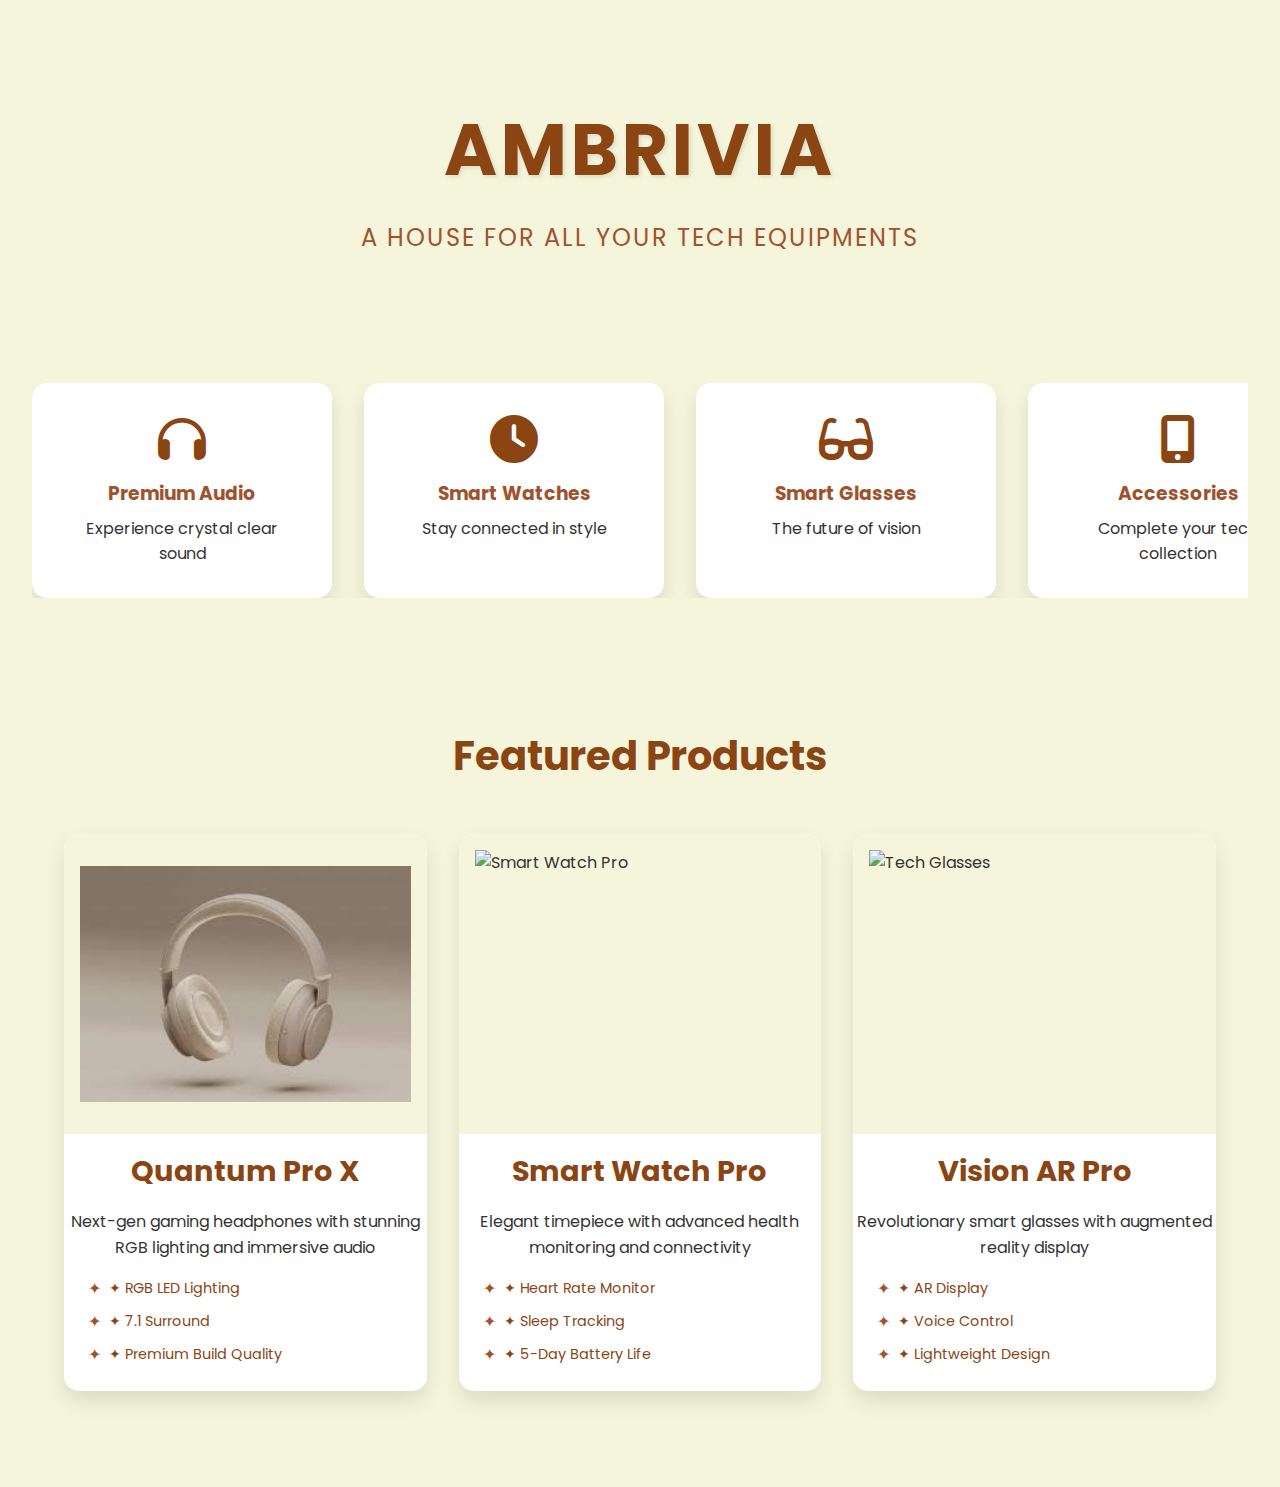
==== home.html @ 7a379a44 "initial comit" ====
<!DOCTYPE html>
<html lang="en">
<head>
    <meta charset="UTF-8">
    <meta name="viewport" content="width=device-width, initial-scale=1.0">
    <title>AMBRIVIA - Tech With Style</title>
    <link rel="stylesheet" href="home.css">
    <link rel="stylesheet" href="https://cdnjs.cloudflare.com/ajax/libs/font-awesome/6.0.0/css/all.min.css">
    <link href="https://fonts.googleapis.com/css2?family=Poppins:wght@300;400;500;600;700&display=swap" rel="stylesheet">
</head>
<body>
    <div class="hero">
        <div class="welcome-text">
            <h1 class="title">AMBRIVIA</h1>
            <p class="subtitle">A HOUSE FOR ALL YOUR TECH EQUIPMENTS</p>
        </div>
        
        <div class="tech-carousel">
            <div class="carousel-container">
                <div class="carousel-item">
                    <i class="fas fa-headphones"></i>
                    <h3>Premium Audio</h3>
                    <p>Experience crystal clear sound</p>
                </div>
                <div class="carousel-item">
                    <i class="fas fa-clock"></i>
                    <h3>Smart Watches</h3>
                    <p>Stay connected in style</p>
                </div>
                <div class="carousel-item">
                    <i class="fas fa-glasses"></i>
                    <h3>Smart Glasses</h3>
                    <p>The future of vision</p>
                </div>
                <div class="carousel-item">
                    <i class="fas fa-mobile-alt"></i>
                    <h3>Accessories</h3>
                    <p>Complete your tech collection</p>
                </div>
            </div>
        </div>

        <div class="featured-products">
            <h2>Featured Products</h2>
            <div class="product-grid">
                <div class="product-card">
                    <div class="product-image">
                        <img src="[data-uri]" alt="Premium Gaming Headphones with RGB Lighting">
                    </div>
                    <h3>Quantum Pro X</h3>
                    <p>Next-gen gaming headphones with stunning RGB lighting and immersive audio</p>
                    <div class="product-features">
                        <span>✦ RGB LED Lighting</span>
                        <span>✦ 7.1 Surround</span>
                        <span>✦ Premium Build Quality</span>
                    </div>
                </div>
                <div class="product-card">
                    <div class="product-image">
                        <img src="https://images.pexels.com/photos/437037/pexels-photo-437037.jpeg?auto=compress&cs=tinysrgb&w=1260&h=750&dpr=1" alt="Smart Watch Pro">
                    </div>
                    <h3>Smart Watch Pro</h3>
                    <p>Elegant timepiece with advanced health monitoring and connectivity</p>
                    <div class="product-features">
                        <span>✦ Heart Rate Monitor</span>
                        <span>✦ Sleep Tracking</span>
                        <span>✦ 5-Day Battery Life</span>
                    </div>
                </div>
                <div class="product-card">
                    <div class="product-image">
                        <img src="https://images.pexels.com/photos/701877/pexels-photo-701877.jpeg?auto=compress&cs=tinysrgb&w=1260&h=750&dpr=1" alt="Tech Glasses">
                    </div>
                    <h3>Vision AR Pro</h3>
                    <p>Revolutionary smart glasses with augmented reality display</p>
                    <div class="product-features">
                        <span>✦ AR Display</span>
                        <span>✦ Voice Control</span>
                        <span>✦ Lightweight Design</span>
                    </div>
                </div>
            </div>
        </div>
    </div>

    <script src="script.js"></script>
</body>
</html>
---- home.css ----
:root {
    --primary-color: #8B4513;
    --secondary-color: #F5F5DC;
    --accent-color: #A0522D;
    --text-color: #333;
    --white: #ffffff;
}

* {
    margin: 0;
    padding: 0;
    box-sizing: border-box;
}

body {
    font-family: 'Poppins', sans-serif;
    background: var(--secondary-color);
    color: var(--text-color);
    overflow-x: hidden;
}

.hero {
    min-height: 100vh;
    padding: 2rem;
}

.welcome-text {
    text-align: center;
    padding: 4rem 0;
    animation: fadeInUp 1.5s ease-out;
}

.title {
    font-size: 4.5rem;
    color: var(--primary-color);
    margin-bottom: 1rem;
    letter-spacing: 4px;
    text-shadow: 2px 2px 4px rgba(0, 0, 0, 0.1);
}

.subtitle {
    font-size: 1.5rem;
    color: var(--accent-color);
    letter-spacing: 2px;
}

.tech-carousel {
    margin: 4rem 0;
    overflow: hidden;
}

.carousel-container {
    display: flex;
    animation: slideShow 20s linear infinite;
    gap: 2rem;
}

.carousel-item {
    flex: 0 0 300px;
    padding: 2rem;
    background: var(--white);
    border-radius: 15px;
    text-align: center;
    box-shadow: 0 10px 20px rgba(0, 0, 0, 0.1);
    transform: translateY(0);
    transition: transform 0.3s ease;
}

.carousel-item:hover {
    transform: translateY(-10px);
}

.carousel-item i {
    font-size: 3rem;
    color: var(--primary-color);
    margin-bottom: 1rem;
}

.carousel-item h3 {
    color: var(--accent-color);
    margin-bottom: 0.5rem;
}

.featured-products {
    padding: 4rem 0;
    animation: fadeIn 1s ease-out;
}

.featured-products h2 {
    text-align: center;
    font-size: 2.5rem;
    color: var(--primary-color);
    margin-bottom: 3rem;
}

.product-grid {
    display: grid;
    grid-template-columns: repeat(auto-fit, minmax(300px, 1fr));
    gap: 2rem;
    padding: 0 2rem;
}

.product-card {
    background: var(--white);
    border-radius: 15px;
    overflow: hidden;
    box-shadow: 0 10px 20px rgba(0, 0, 0, 0.1);
    transition: transform 0.3s ease;
}

.product-card:hover {
    transform: translateY(-10px);
}

.product-image {
    height: 300px;
    overflow: hidden;
    position: relative;
    background: var(--secondary-color);
    display: flex;
    align-items: center;
    justify-content: center;
}

.product-image img {
    width: 100%;
    height: 100%;
    object-fit: contain;
    transition: transform 0.3s ease;
    padding: 1rem;
}

.image-attribution {
    position: absolute;
    bottom: 0;
    right: 0;
    background: rgba(0, 0, 0, 0.7);
    color: white;
    padding: 4px 8px;
    font-size: 0.8rem;
    border-top-left-radius: 8px;
}

.image-attribution a {
    color: white;
    text-decoration: none;
    transition: color 0.3s ease;
}

.image-attribution a:hover {
    color: var(--secondary-color);
}

.product-card:hover .product-image img {
    transform: scale(1.05);
}

.product-card h3 {
    color: var(--primary-color);
    font-size: 1.8rem;
    margin-top: 1rem;
    text-align: center;
}

.product-card p {
    text-align: center;
    line-height: 1.6;
    margin: 1rem 0;
}

.product-features {
    padding: 0 1.5rem 1.5rem;
    display: flex;
    flex-direction: column;
    gap: 0.5rem;
}

.product-features span {
    color: var(--primary-color);
    font-size: 0.9rem;
    display: flex;
    align-items: center;
    gap: 0.5rem;
}

.product-features span:before {
    content: '✦';
    color: var(--accent-color);
    font-size: 1.1em;
}

@keyframes fadeInUp {
    from {
        opacity: 0;
        transform: translateY(50px);
    }
    to {
        opacity: 1;
        transform: translateY(0);
    }
}

@keyframes fadeIn {
    from {
        opacity: 0;
    }
    to {
        opacity: 1;
    }
}

@keyframes slideShow {
    0% {
        transform: translateX(0);
    }
    100% {
        transform: translateX(-100%);
    }
}

@media (max-width: 768px) {
    .title {
        font-size: 3rem;
    }
    
    .subtitle {
        font-size: 1.2rem;
    }
    
    .product-grid {
        grid-template-columns: 1fr;
    }
}
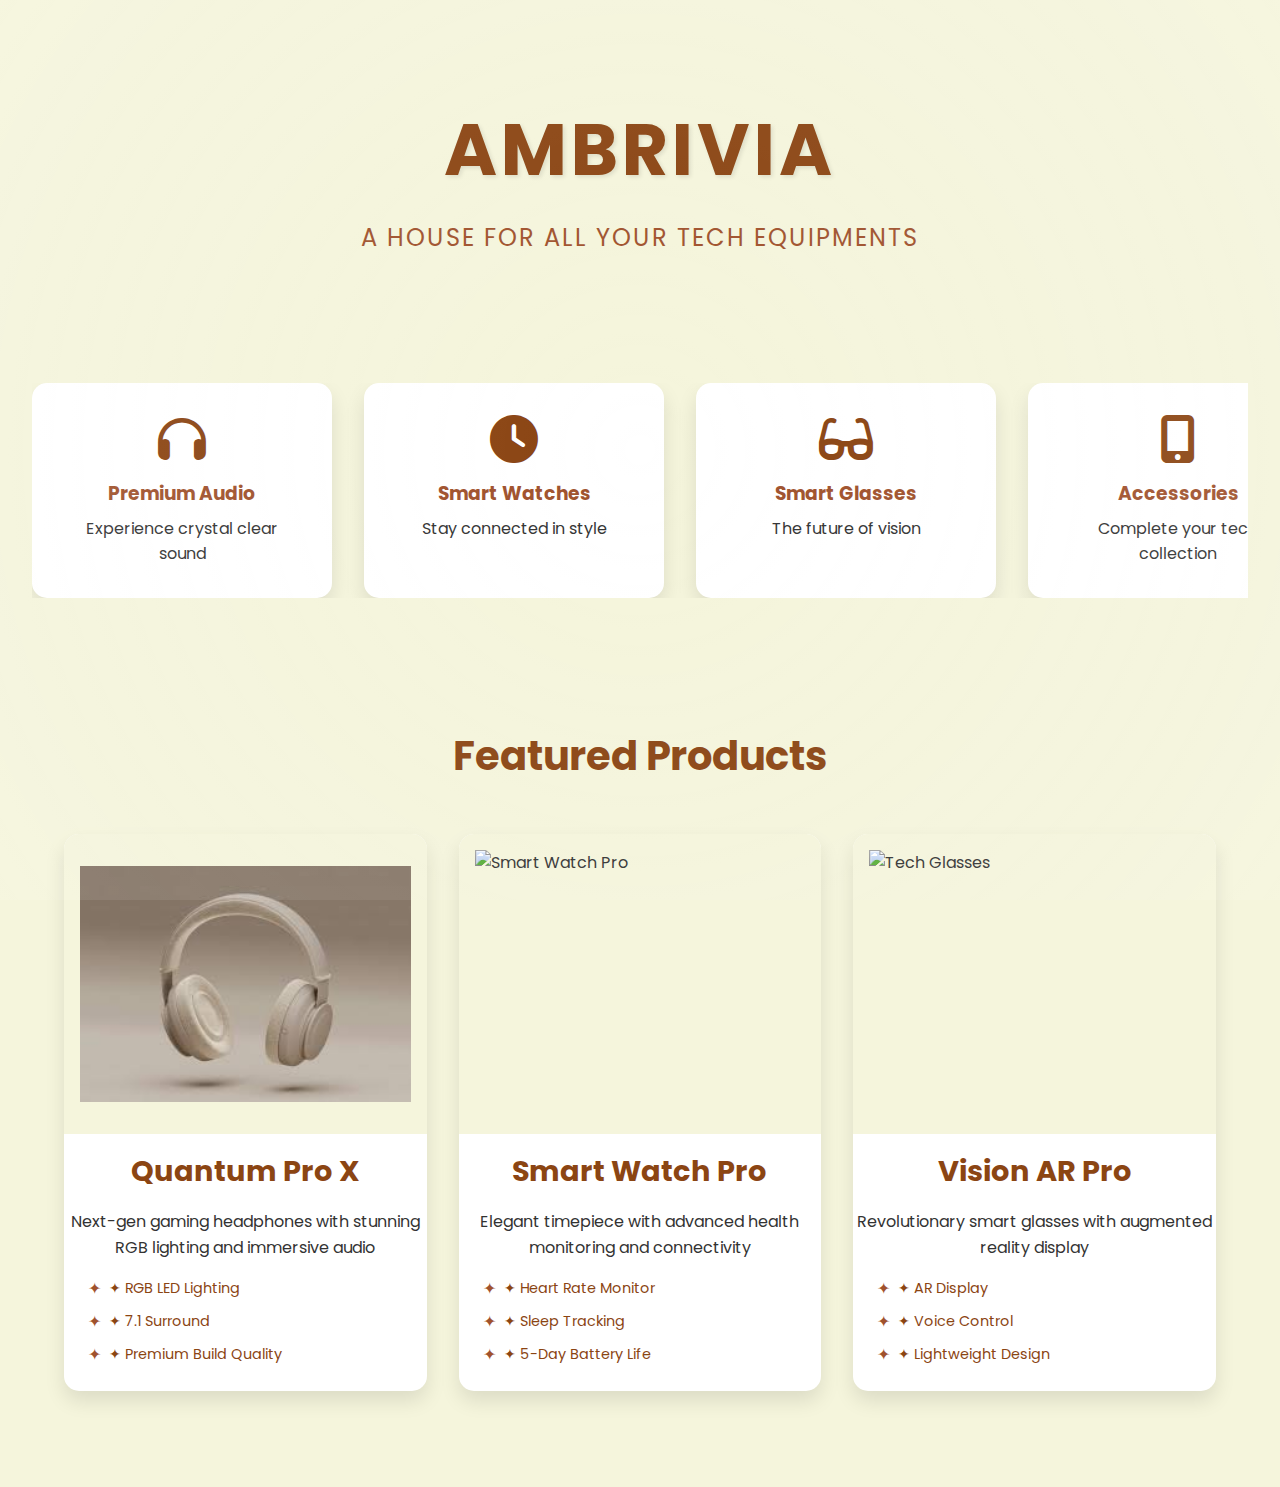
==== commit 96273a30: "commit background color and threejs" ====
--- a/home.html
+++ b/home.html
@@ -9,6 +9,7 @@
     <link href="https://fonts.googleapis.com/css2?family=Poppins:wght@300;400;500;600;700&display=swap" rel="stylesheet">
 </head>
 <body>
+    <div class="gradient-overlay"></div>
     <div class="hero">
         <div class="welcome-text">
             <h1 class="title">AMBRIVIA</h1>
--- a/home.css
+++ b/home.css
@@ -1,3 +1,48 @@
+/* Add this to your home.css */
+body {
+    margin: 0;
+    padding: 0;
+    animation: backgroundChange 15s ease-in-out infinite;
+    min-height: 100vh;
+}
+
+@keyframes backgroundChange {
+    0% {
+        background-color: #F5F5DC; /* Beige */
+    }
+    33% {
+        background-color: #FFFFFF; /* White */
+    }
+    66% {
+        background-color: #D2B48C; /* Light Brown */
+    }
+    100% {
+        background-color: #F5F5DC; /* Back to Beige */
+    }
+}
+
+/* Add this if you want a gradient effect */
+.gradient-overlay {
+    position: fixed;
+    top: 0;
+    left: 0;
+    width: 100%;
+    height: 100%;
+    background: radial-gradient(
+        circle at center,
+        transparent 0%,
+        rgba(255, 255, 255, 0.1) 100%
+    );
+    pointer-events: none;
+    z-index: 1;
+}
+
+
+
+
+
+
+
 :root {
     --primary-color: #8B4513;
     --secondary-color: #F5F5DC;
@@ -189,6 +234,174 @@
     font-size: 1.1em;
 }
 
+/* Navigation Styles */
+.navbar {
+    position: fixed;
+    top: 0;
+    left: 0;
+    width: 100%;
+    background: rgba(255, 255, 255, 0.95);
+    padding: 1rem 2rem;
+    display: flex;
+    justify-content: space-between;
+    align-items: center;
+    box-shadow: 0 2px 5px rgba(0, 0, 0, 0.1);
+    z-index: 1000;
+}
+
+.nav-brand a {
+    font-size: 1.5rem;
+    font-weight: 700;
+    color: #333;
+    text-decoration: none;
+}
+
+.nav-links {
+    display: flex;
+    gap: 2rem;
+    align-items: center;
+}
+
+.nav-links a {
+    color: #333;
+    text-decoration: none;
+    font-weight: 500;
+    transition: color 0.3s ease;
+}
+
+.nav-links a:hover {
+    color: #007bff;
+}
+
+/* Newsletter Section */
+.newsletter {
+    background: #f8f9fa;
+    padding: 4rem 2rem;
+    text-align: center;
+}
+
+.newsletter-content {
+    max-width: 600px;
+    margin: 0 auto;
+}
+
+.newsletter h2 {
+    margin-bottom: 1rem;
+}
+
+.newsletter form {
+    display: flex;
+    gap: 1rem;
+    margin-top: 2rem;
+}
+
+.newsletter input {
+    flex: 1;
+    padding: 0.8rem;
+    border: 1px solid #ddd;
+    border-radius: 4px;
+}
+
+.newsletter button {
+    padding: 0.8rem 2rem;
+    background: #007bff;
+    color: white;
+    border: none;
+    border-radius: 4px;
+    cursor: pointer;
+    transition: background 0.3s ease;
+}
+
+.newsletter button:hover {
+    background: #0056b3;
+}
+
+/* Footer Styles */
+.footer {
+    background: #333;
+    color: white;
+    padding: 4rem 2rem 1rem;
+}
+
+.footer-content {
+    display: grid;
+    grid-template-columns: repeat(auto-fit, minmax(250px, 1fr));
+    gap: 2rem;
+    max-width: 1200px;
+    margin: 0 auto;
+}
+
+.footer-section h3 {
+    margin-bottom: 1.5rem;
+    font-size: 1.2rem;
+}
+
+.footer-section ul {
+    list-style: none;
+    padding: 0;
+}
+
+.footer-section ul li {
+    margin-bottom: 0.8rem;
+}
+
+.footer-section a {
+    color: #fff;
+    text-decoration: none;
+    transition: color 0.3s ease;
+}
+
+.footer-section a:hover {
+    color: #007bff;
+}
+
+.social-links {
+    display: flex;
+    gap: 1rem;
+}
+
+.social-links a {
+    font-size: 1.5rem;
+}
+
+.footer-bottom {
+    text-align: center;
+    margin-top: 3rem;
+    padding-top: 1rem;
+    border-top: 1px solid rgba(255, 255, 255, 0.1);
+}
+
+/* CTA Buttons */
+.cta-buttons {
+    margin-top: 2rem;
+    display: flex;
+    gap: 1rem;
+}
+
+.cta-button {
+    padding: 1rem 2rem;
+    border-radius: 4px;
+    text-decoration: none;
+    font-weight: 600;
+    transition: all 0.3s ease;
+}
+
+.cta-button:first-child {
+    background: #007bff;
+    color: white;
+}
+
+.cta-button.secondary {
+    background: transparent;
+    border: 2px solid #007bff;
+    color: #007bff;
+}
+
+.cta-button:hover {
+    transform: translateY(-2px);
+    box-shadow: 0 4px 10px rgba(0, 0, 0, 0.1);
+}
+
 @keyframes fadeInUp {
     from {
         opacity: 0;
